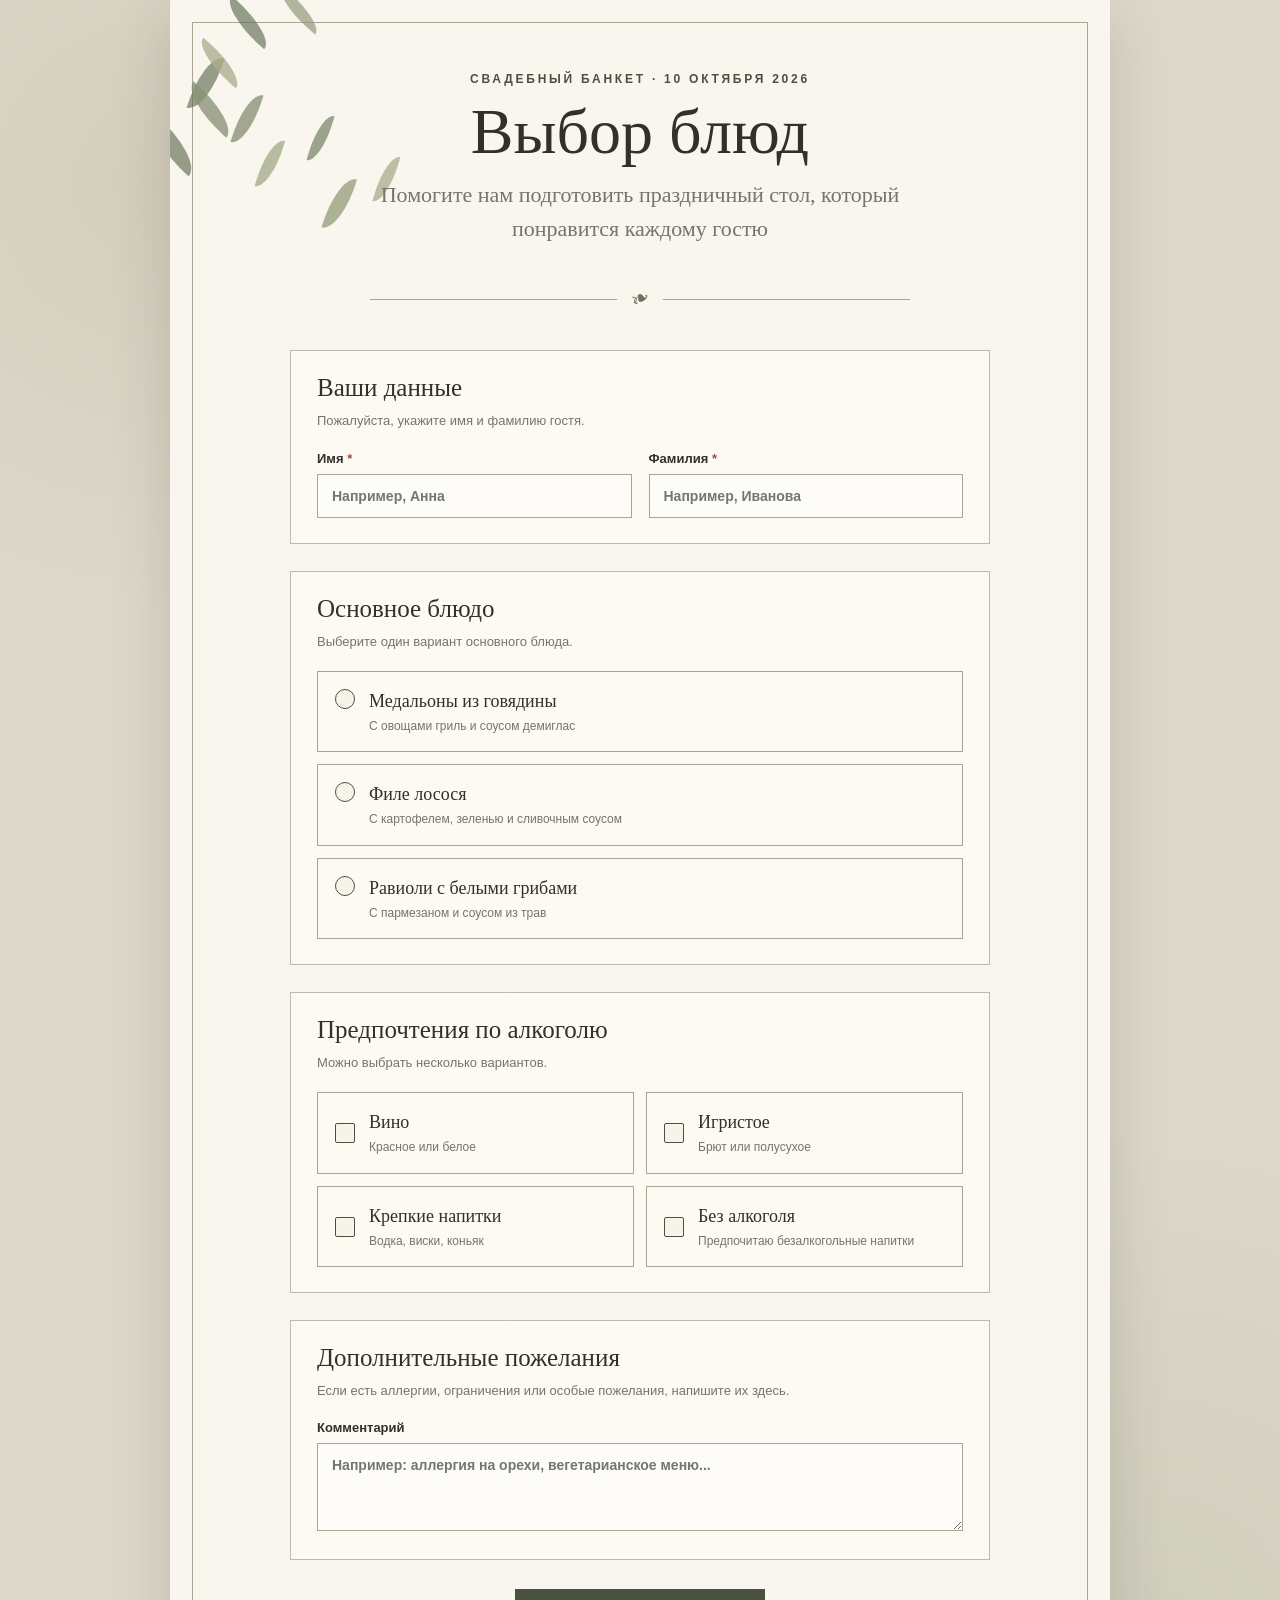
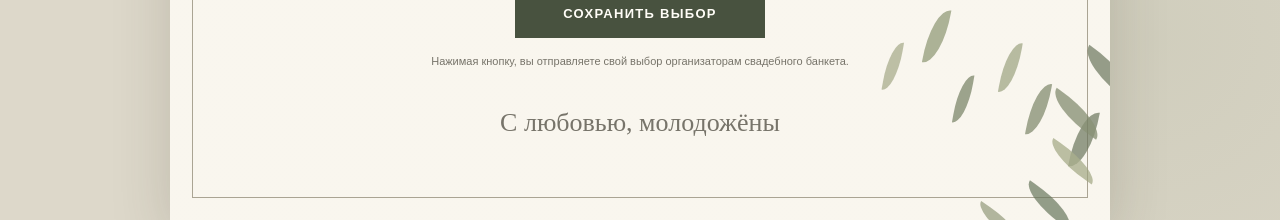
==== templates/index.html @ 4bc60bdf "New project" ====
<!DOCTYPE html>
<!-- saved from url=(0024)https://cw755283.tw1.ru/ -->
<html lang="ru"><head><meta http-equiv="Content-Type" content="text/html; charset=UTF-8">
  
  <meta name="viewport" content="width=device-width, initial-scale=1.0">

  <title>Выбор блюд — свадебный банкет</title>

  <link rel="preconnect" href="https://fonts.googleapis.com/">
  <link rel="preconnect" href="https://fonts.gstatic.com/" crossorigin="">

  

  <style>
    :root {
      --paper: #f7f3e9;
      --paper-dark: #eee7d8;
      --ink: #30302c;
      --muted: #77746a;
      --line: #aaa493;
      --green: #69745b;
      --green-dark: #48523f;
      --accent: #9a8062;
      --white: #fffdf7;
      --error: #a84b43;
      --shadow: 0 18px 55px rgba(54, 48, 35, 0.18);
    }

    * {
      box-sizing: border-box;
    }

    body {
      min-height: 100vh;
      margin: 0;
      color: var(--ink);
      background:
        radial-gradient(circle at 12% 10%, rgba(150, 137, 103, 0.13), transparent 27rem),
        radial-gradient(circle at 90% 90%, rgba(116, 132, 95, 0.12), transparent 32rem),
        #ddd8ca;
      font-family: "Montserrat", sans-serif;
    }

    .page {
      position: relative;
      width: min(100% - 32px, 940px);
      min-height: 100vh;
      margin: 0 auto;
      padding: 72px 72px 82px;
      overflow: hidden;
      background:
        linear-gradient(rgba(255, 255, 255, 0.24), rgba(255, 255, 255, 0.24)),
        var(--paper);
      box-shadow: var(--shadow);
    }

    .page::before {
      content: "";
      position: absolute;
      inset: 22px;
      z-index: 0;
      border: 1px solid var(--line);
      pointer-events: none;
    }

    .content {
      position: relative;
      z-index: 1;
      max-width: 700px;
      margin: 0 auto;
    }

    .botanical {
      position: absolute;
      z-index: 1;
      width: 270px;
      height: 230px;
      pointer-events: none;
      opacity: 0.88;
    }

    .botanical::before,
    .botanical::after {
      content: "";
      position: absolute;
      display: block;
      background: var(--green);
      border-radius: 100% 0 100% 0;
      transform: rotate(35deg);
      opacity: 0.78;
    }

    .botanical::before {
      width: 22px;
      height: 58px;
      left: 80px;
      top: 55px;
      box-shadow:
        50px 22px 0 -2px #7b8567,
        85px 58px 0 -3px #9aa17e,
        126px 19px 0 -4px #737e61,
        163px 76px 0 -1px #8a9470,
        201px 39px 0 -4px #a2a785;
    }

    .botanical::after {
      width: 24px;
      height: 66px;
      left: 28px;
      top: 100px;
      transform: rotate(-30deg);
      box-shadow:
        52px 4px 0 -2px #7b8567,
        93px -20px 0 -4px #a0a681,
        142px -26px 0 -3px #67755b,
        185px 4px 0 -5px #929979;
    }

    .botanical-top {
      top: -16px;
      left: -48px;
      transform: rotate(-18deg);
    }

    .botanical-bottom {
      right: -56px;
      bottom: -25px;
      transform: rotate(155deg);
    }

    .eyebrow {
      margin: 0 0 12px;
      color: var(--green-dark);
      font-size: 12px;
      font-weight: 600;
      letter-spacing: 0.23em;
      text-align: center;
      text-transform: uppercase;
    }

    h1 {
      max-width: 650px;
      margin: 0 auto 13px;
      font-family: "Playfair Display", serif;
      font-size: clamp(35px, 6vw, 64px);
      font-weight: 500;
      line-height: 1.05;
      text-align: center;
    }

    .subtitle {
      max-width: 600px;
      margin: 0 auto 42px;
      color: var(--muted);
      font-family: "Playfair Display", serif;
      font-size: clamp(17px, 2.5vw, 22px);
      line-height: 1.55;
      text-align: center;
    }

    .ornament {
      display: flex;
      align-items: center;
      gap: 14px;
      width: min(100%, 540px);
      margin: 0 auto 40px;
      color: var(--green);
    }

    .ornament::before,
    .ornament::after {
      content: "";
      flex: 1;
      height: 1px;
      background: var(--line);
    }

    .ornament-symbol {
      font-size: 22px;
      line-height: 1;
      transform: rotate(-25deg);
    }

    form {
      display: grid;
      gap: 27px;
    }

    .form-section {
      padding: 23px 26px 25px;
      border: 1px solid rgba(170, 164, 147, 0.75);
      background: rgba(255, 253, 247, 0.48);
    }

    .section-title {
      margin: 0 0 18px;
      font-family: "Playfair Display", serif;
      font-size: 25px;
      font-weight: 500;
    }

    .section-hint {
      margin: -9px 0 19px;
      color: var(--muted);
      font-size: 13px;
      line-height: 1.55;
    }

    .fields {
      display: grid;
      grid-template-columns: repeat(2, minmax(0, 1fr));
      gap: 17px;
    }

    label {
      display: block;
      color: var(--ink);
      font-size: 13px;
      font-weight: 600;
    }

    input[type="text"],
    textarea {
      width: 100%;
      margin-top: 8px;
      padding: 13px 14px;
      border: 1px solid var(--line);
      border-radius: 0;
      outline: none;
      color: var(--ink);
      background: rgba(255, 255, 255, 0.5);
      font: inherit;
      font-size: 14px;
      transition: border-color 0.2s, box-shadow 0.2s, background 0.2s;
    }

    textarea {
      min-height: 88px;
      resize: vertical;
    }

    input[type="text"]:focus,
    textarea:focus {
      border-color: var(--green);
      background: var(--white);
      box-shadow: 0 0 0 3px rgba(105, 116, 91, 0.13);
    }

    .choices {
      display: grid;
      gap: 12px;
    }

    .choice {
      position: relative;
    }

    .choice input {
      position: absolute;
      width: 1px;
      height: 1px;
      opacity: 0;
    }

    .choice label {
      display: flex;
      align-items: flex-start;
      gap: 14px;
      padding: 16px 17px;
      border: 1px solid var(--line);
      cursor: pointer;
      font-weight: 400;
      line-height: 1.45;
      transition: border-color 0.2s, background 0.2s, transform 0.2s;
    }

    .choice label:hover {
      background: rgba(255, 255, 255, 0.58);
      transform: translateY(-1px);
    }

    .choice input:checked + label {
      border-color: var(--green-dark);
      background: rgba(105, 116, 91, 0.13);
      box-shadow: inset 4px 0 0 var(--green-dark);
    }

    .choice input:focus-visible + label {
      outline: 3px solid rgba(105, 116, 91, 0.24);
      outline-offset: 2px;
    }

    .radio-mark,
    .check-mark {
      display: grid;
      flex: 0 0 20px;
      place-items: center;
      width: 20px;
      height: 20px;
      margin-top: 1px;
      border: 1px solid var(--green-dark);
      background: var(--paper);
    }

    .radio-mark {
      border-radius: 50%;
    }

    .check-mark {
      border-radius: 2px;
    }

    .choice input:checked + label .radio-mark::after {
      content: "";
      width: 10px;
      height: 10px;
      border-radius: 50%;
      background: var(--green-dark);
    }

    .choice input:checked + label .check-mark::after {
      content: "✓";
      color: var(--green-dark);
      font-size: 15px;
      font-weight: 700;
      line-height: 1;
    }

    .choice-content {
      display: grid;
      gap: 4px;
    }

    .choice-title {
      font-family: "Playfair Display", serif;
      font-size: 18px;
    }

    .choice-description {
      color: var(--muted);
      font-size: 12px;
    }

    .alcohol-grid {
      display: grid;
      grid-template-columns: repeat(2, minmax(0, 1fr));
      gap: 12px;
    }

    .alcohol-grid .choice label {
      min-height: 65px;
      align-items: center;
    }

    .required {
      color: var(--error);
    }

    .error-message {
      display: none;
      margin-top: 9px;
      color: var(--error);
      font-size: 12px;
      line-height: 1.4;
    }

    .has-error .error-message {
      display: block;
    }

    .has-error input[type="text"],
    .has-error .choice label {
      border-color: var(--error);
    }

    .submit-wrap {
      display: grid;
      justify-items: center;
      gap: 15px;
      padding-top: 2px;
    }

    button {
      min-width: 250px;
      padding: 16px 26px;
      border: 1px solid var(--green-dark);
      color: #fffdf7;
      background: var(--green-dark);
      cursor: pointer;
      font: inherit;
      font-size: 13px;
      font-weight: 600;
      letter-spacing: 0.1em;
      text-transform: uppercase;
      transition: background 0.2s, transform 0.2s, box-shadow 0.2s;
    }

    button:hover {
      background: #394334;
      box-shadow: 0 8px 18px rgba(72, 82, 63, 0.2);
      transform: translateY(-1px);
    }

    button:active {
      transform: translateY(0);
    }

    .privacy-note {
      max-width: 520px;
      margin: 0;
      color: var(--muted);
      font-size: 11px;
      line-height: 1.5;
      text-align: center;
    }

    .success {
      display: none;
      padding: 30px 24px;
      border: 1px solid var(--green);
      background: rgba(105, 116, 91, 0.12);
      text-align: center;
    }

    .success.is-visible {
      display: block;
    }

    .success-title {
      margin: 0 0 9px;
      font-family: "Playfair Display", serif;
      font-size: 28px;
    }

    .success p {
      margin: 0;
      color: var(--muted);
      font-size: 14px;
      line-height: 1.6;
    }

    .footer-note {
      margin: 38px 0 0;
      color: var(--muted);
      font-family: "Marck Script", cursive;
      font-size: 26px;
      text-align: center;
    }

    @media (max-width: 700px) {
      .page {
        width: calc(100% - 18px);
        padding: 58px 28px 62px;
      }

      .page::before {
        inset: 12px;
      }

      .botanical {
        transform: scale(0.72);
      }

      .botanical-top {
        top: -36px;
        left: -90px;
      }

      .botanical-bottom {
        right: -102px;
        bottom: -65px;
      }

      .fields,
      .alcohol-grid {
        grid-template-columns: 1fr;
      }

      .form-section {
        padding: 20px 17px 21px;
      }

      .section-title {
        font-size: 23px;
      }
    }

    @media (max-width: 430px) {
      body {
        background: var(--paper);
      }

      .page {
        width: 100%;
        min-height: 100vh;
        padding-right: 21px;
        padding-left: 21px;
        box-shadow: none;
      }

      .page::before {
        inset: 9px;
      }

      h1 {
        font-size: 38px;
      }

      .subtitle {
        margin-bottom: 32px;
        font-size: 17px;
      }

      .ornament {
        margin-bottom: 28px;
      }

      button {
        width: 100%;
        min-width: 0;
      }
    }
  </style>
</head>

<body>
  <main class="page">
    <div class="botanical botanical-top" aria-hidden="true"></div>
    <div class="botanical botanical-bottom" aria-hidden="true"></div>

    <div class="content">
      <p class="eyebrow">Свадебный банкет · 10 октября 2026</p>

      <h1>Выбор блюд</h1>

      <p class="subtitle">
        Помогите нам подготовить праздничный стол,
        который понравится каждому гостю
      </p>

      <div class="ornament" aria-hidden="true">
        <span class="ornament-symbol">❧</span>
      </div>

      <form id="banquetForm" method="post" action="/submit" novalidate="">
        <section class="form-section" id="guestSection">
          <h2 class="section-title">Ваши данные</h2>
          <p class="section-hint">
            Пожалуйста, укажите имя и фамилию гостя.
          </p>

          <div class="fields">
            <label>
              Имя <span class="required">*</span>
              <input type="text" id="firstName" name="firstName" autocomplete="given-name" placeholder="Например, Анна" required="">
            </label>

            <label>
              Фамилия <span class="required">*</span>
              <input type="text" id="lastName" name="lastName" autocomplete="family-name" placeholder="Например, Иванова" required="">
            </label>
          </div>

          <p class="error-message" id="guestError">
            Укажите имя и фамилию.
          </p>
        </section>

        <section class="form-section" id="mainDishSection">
          <h2 class="section-title">Основное блюдо</h2>
          <p class="section-hint">
            Выберите один вариант основного блюда.
          </p>

          <div class="choices">
            <div class="choice">
              <input type="radio" id="dish1" name="mainDish" value="Медальоны из говядины" required="">
              <label for="dish1">
                <span class="radio-mark" aria-hidden="true"></span>
                <span class="choice-content">
                  <span class="choice-title">Медальоны из говядины</span>
                  <span class="choice-description">
                    С овощами гриль и соусом демиглас
                  </span>
                </span>
              </label>
            </div>

            <div class="choice">
              <input type="radio" id="dish2" name="mainDish" value="Филе лосося">
              <label for="dish2">
                <span class="radio-mark" aria-hidden="true"></span>
                <span class="choice-content">
                  <span class="choice-title">Филе лосося</span>
                  <span class="choice-description">
                    С картофелем, зеленью и сливочным соусом
                  </span>
                </span>
              </label>
            </div>

            <div class="choice">
              <input type="radio" id="dish3" name="mainDish" value="Равиоли с белыми грибами">
              <label for="dish3">
                <span class="radio-mark" aria-hidden="true"></span>
                <span class="choice-content">
                  <span class="choice-title">Равиоли с белыми грибами</span>
                  <span class="choice-description">
                    С пармезаном и соусом из трав
                  </span>
                </span>
              </label>
            </div>
          </div>

          <p class="error-message" id="dishError">
            Выберите основное блюдо.
          </p>
        </section>

        <section class="form-section">
          <h2 class="section-title">Предпочтения по алкоголю</h2>
          <p class="section-hint">
            Можно выбрать несколько вариантов.
          </p>

          <div class="alcohol-grid">
            <div class="choice">
              <input type="checkbox" id="alcoholWine" name="alcohol" value="Вино">
              <label for="alcoholWine">
                <span class="check-mark" aria-hidden="true"></span>
                <span class="choice-content">
                  <span class="choice-title">Вино</span>
                  <span class="choice-description">Красное или белое</span>
                </span>
              </label>
            </div>

            <div class="choice">
              <input type="checkbox" id="alcoholChampagne" name="alcohol" value="Игристое вино">
              <label for="alcoholChampagne">
                <span class="check-mark" aria-hidden="true"></span>
                <span class="choice-content">
                  <span class="choice-title">Игристое</span>
                  <span class="choice-description">Брют или полусухое</span>
                </span>
              </label>
            </div>

            <div class="choice">
              <input type="checkbox" id="alcoholStrong" name="alcohol" value="Крепкие напитки">
              <label for="alcoholStrong">
                <span class="check-mark" aria-hidden="true"></span>
                <span class="choice-content">
                  <span class="choice-title">Крепкие напитки</span>
                  <span class="choice-description">Водка, виски, коньяк</span>
                </span>
              </label>
            </div>

            <div class="choice">
              <input type="checkbox" id="alcoholNone" name="alcohol" value="Без алкоголя">
              <label for="alcoholNone">
                <span class="check-mark" aria-hidden="true"></span>
                <span class="choice-content">
                  <span class="choice-title">Без алкоголя</span>
                  <span class="choice-description">Предпочитаю безалкогольные напитки</span>
                </span>
              </label>
            </div>
          </div>
        </section>

        <section class="form-section">
          <h2 class="section-title">Дополнительные пожелания</h2>
          <p class="section-hint">
            Если есть аллергии, ограничения или особые пожелания, напишите их здесь.
          </p>

          <label for="comment">
            Комментарий
            <textarea id="comment" name="comment" placeholder="Например: аллергия на орехи, вегетарианское меню..."></textarea>
          </label>
        </section>

        <div class="submit-wrap">
          <button type="submit">Сохранить выбор</button>

          <p class="privacy-note">
            Нажимая кнопку, вы отправляете свой выбор организаторам свадебного банкета.
          </p>
        </div>
      </form>

      <div class="success" id="successMessage" role="status">
        <h2 class="success-title">Спасибо за ваш ответ!</h2>
        <p>
          Ваши предпочтения сохранены.
          Будем рады видеть вас на нашем празднике.
        </p>
      </div>

      <p class="footer-note">С любовью, молодожёны</p>
    </div>
  </main>

  <script>
    const form = document.getElementById("banquetForm");
    const successMessage = document.getElementById("successMessage");

    const guestSection = document.getElementById("guestSection");
    const mainDishSection = document.getElementById("mainDishSection");

    const guestError = document.getElementById("guestError");
    const dishError = document.getElementById("dishError");

    const firstName = document.getElementById("firstName");
    const lastName = document.getElementById("lastName");

    form.addEventListener("submit", function (event) {
      event.preventDefault();

      const hasGuestData =
        firstName.value.trim().length > 0 &&
        lastName.value.trim().length > 0;

      const selectedDish = form.querySelector(
        'input[name="mainDish"]:checked'
      );

      guestSection.classList.toggle("has-error", !hasGuestData);
      mainDishSection.classList.toggle("has-error", !selectedDish);

      guestError.textContent = "Укажите имя и фамилию.";
      dishError.textContent = "Выберите основное блюдо.";

      if (!hasGuestData || !selectedDish) {
        const firstInvalidSection = !hasGuestData
          ? guestSection
          : mainDishSection;

        firstInvalidSection.scrollIntoView({
          behavior: "smooth",
          block: "center"
        });

        return;
      }

      const alcohol = Array.from(
        form.querySelectorAll('input[name="alcohol"]:checked')
      ).map((item) => item.value);

      const formData = {
        firstName: firstName.value.trim(),
        lastName: lastName.value.trim(),
        mainDish: selectedDish.value,
        alcohol,
        comment: document.getElementById("comment").value.trim(),
        submittedAt: new Date().toISOString()
      };

      
        //Здесь можно заменить демонстрационное сохранение
        //на отправку на backend:
       
        fetch("/", {
          method: "POST",
          headers: { "Content-Type": "application/json" },
          body: JSON.stringify(formData)
        });
       

      localStorage.setItem(
        "wedding-banquet-response",
        JSON.stringify(formData)
      );

      form.style.display = "none";
      successMessage.classList.add("is-visible");
      successMessage.scrollIntoView({
        behavior: "smooth",
        block: "center"
      });
    });

    document.querySelectorAll('input[name="alcohol"]').forEach((checkbox) => {
      checkbox.addEventListener("change", function () {
        const noAlcohol = document.getElementById("alcoholNone");

        if (this.id === "alcoholNone" && this.checked) {
          document
            .querySelectorAll('input[name="alcohol"]:not(#alcoholNone)')
            .forEach((item) => {
              item.checked = false;
            });
        }

        if (this.id !== "alcoholNone" && this.checked) {
          noAlcohol.checked = false;
        }
      });
    });

    firstName.addEventListener("input", () => {
      if (firstName.value.trim() && lastName.value.trim()) {
        guestSection.classList.remove("has-error");
      }
    });

    lastName.addEventListener("input", () => {
      if (firstName.value.trim() && lastName.value.trim()) {
        guestSection.classList.remove("has-error");
      }
    });

    document.querySelectorAll('input[name="mainDish"]').forEach((radio) => {
      radio.addEventListener("change", () => {
        mainDishSection.classList.remove("has-error");
      });
    });
  </script>

</body></html>
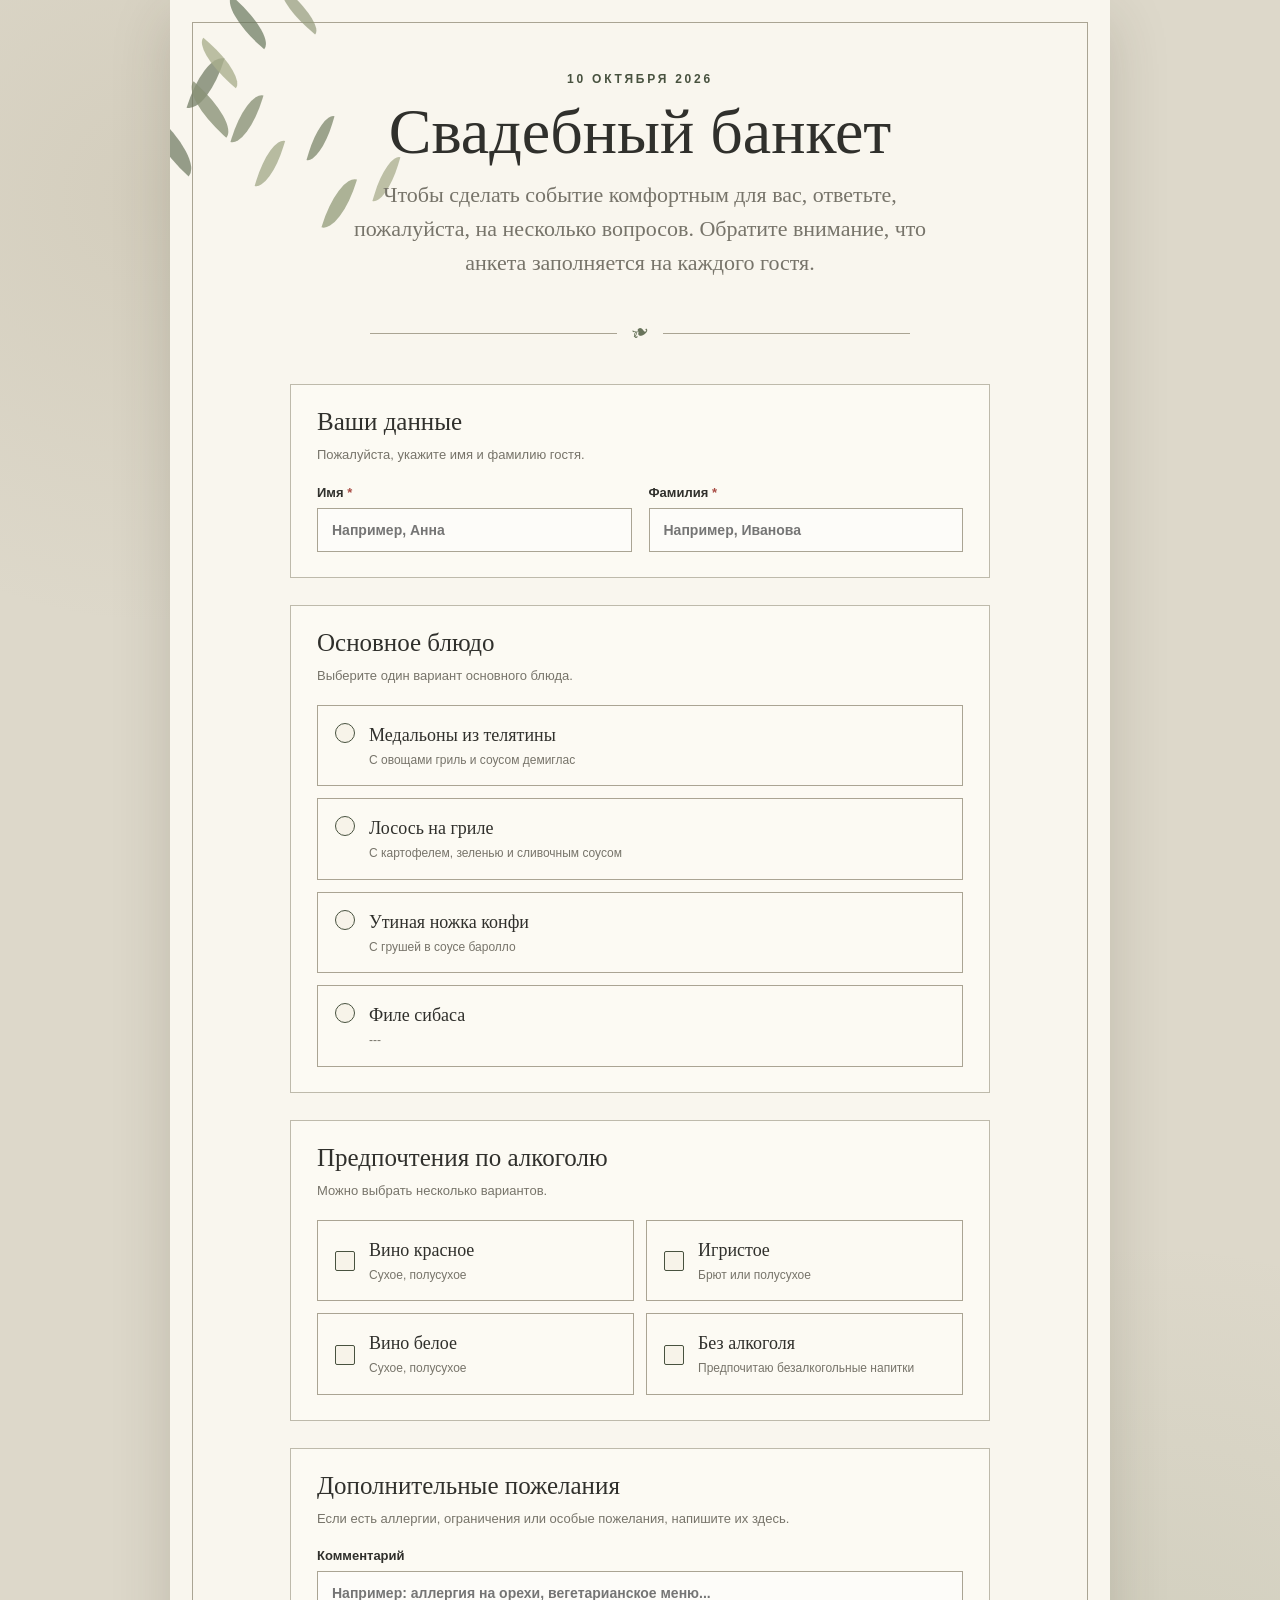
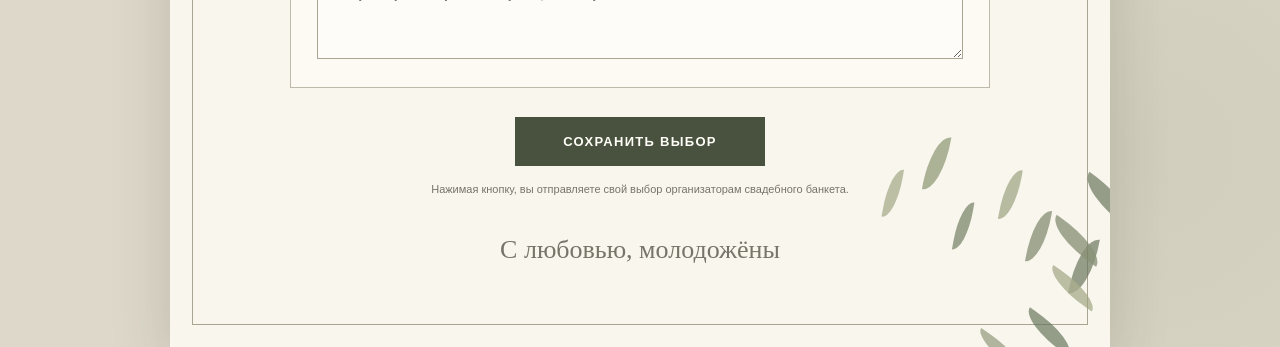
==== commit 409f1ca3: "правки от Даши" ====
--- a/templates/index.html
+++ b/templates/index.html
@@ -529,13 +529,14 @@
     <div class="botanical botanical-bottom" aria-hidden="true"></div>
 
     <div class="content">
-      <p class="eyebrow">Свадебный банкет · 10 октября 2026</p>
-
-      <h1>Выбор блюд</h1>
+      <p class="eyebrow"> 10 октября 2026</p>
+
+      <h1>Свадебный банкет</h1>
 
       <p class="subtitle">
-        Помогите нам подготовить праздничный стол,
-        который понравится каждому гостю
+        Чтобы сделать событие комфортным для вас,
+        ответьте, пожалуйста, на несколько вопросов.
+        Обратите внимание, что анкета заполняется на каждого гостя.
       </p>
 
       <div class="ornament" aria-hidden="true">
@@ -578,7 +579,7 @@
               <label for="dish1">
                 <span class="radio-mark" aria-hidden="true"></span>
                 <span class="choice-content">
-                  <span class="choice-title">Медальоны из говядины</span>
+                  <span class="choice-title">Медальоны из телятины</span>
                   <span class="choice-description">
                     С овощами гриль и соусом демиглас
                   </span>
@@ -591,7 +592,7 @@
               <label for="dish2">
                 <span class="radio-mark" aria-hidden="true"></span>
                 <span class="choice-content">
-                  <span class="choice-title">Филе лосося</span>
+                  <span class="choice-title">Лосось на гриле</span>
                   <span class="choice-description">
                     С картофелем, зеленью и сливочным соусом
                   </span>
@@ -604,13 +605,25 @@
               <label for="dish3">
                 <span class="radio-mark" aria-hidden="true"></span>
                 <span class="choice-content">
-                  <span class="choice-title">Равиоли с белыми грибами</span>
+                  <span class="choice-title">Утиная ножка конфи</span>
                   <span class="choice-description">
-                    С пармезаном и соусом из трав
+                    С грушей в соусе баролло
                   </span>
                 </span>
               </label>
             </div>
+            <div class="choice">
+              <input type="radio" id="dish3" name="mainDish" value="Филе сибаса">
+              <label for="dish3">
+                <span class="radio-mark" aria-hidden="true"></span>
+                <span class="choice-content">
+                  <span class="choice-title">Филе сибаса</span>
+                  <span class="choice-description">
+                    ---
+                  </span>
+                </span>
+              </label>
+            </div>            
           </div>
 
           <p class="error-message" id="dishError">
@@ -630,8 +643,8 @@
               <label for="alcoholWine">
                 <span class="check-mark" aria-hidden="true"></span>
                 <span class="choice-content">
-                  <span class="choice-title">Вино</span>
-                  <span class="choice-description">Красное или белое</span>
+                  <span class="choice-title">Вино красное</span>
+                  <span class="choice-description">Сухое, полусухое</span>
                 </span>
               </label>
             </div>
@@ -652,8 +665,8 @@
               <label for="alcoholStrong">
                 <span class="check-mark" aria-hidden="true"></span>
                 <span class="choice-content">
-                  <span class="choice-title">Крепкие напитки</span>
-                  <span class="choice-description">Водка, виски, коньяк</span>
+                  <span class="choice-title">Вино белое</span>
+                  <span class="choice-description">Сухое, полусухое</span>
                 </span>
               </label>
             </div>
